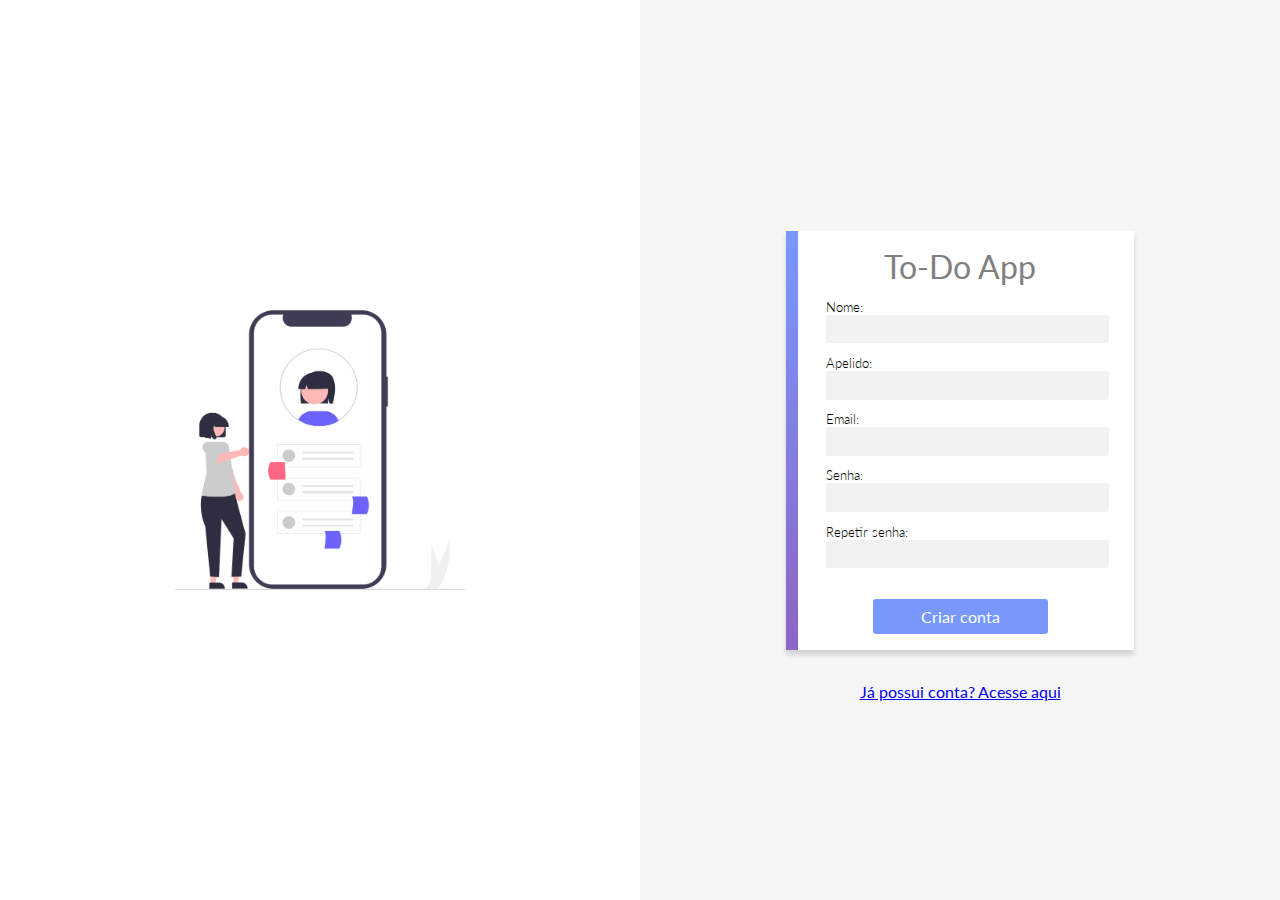
==== signup.html @ d68dc1f2 "primeiro commit" ====
<!DOCTYPE html>
<html lang="pt-BR">

<head>
  <meta charset="UTF-8">
  <meta http-equiv="X-UA-Compatible" content="IE=edge">
  <meta name="viewport" content="width=device-width, initial-scale=1.0">
  <title>To-Do App</title>

  <!-- ---------------- estilos compartilhados entre login e signup ---------------- -->
  <link rel="stylesheet" href="styles/acesso.css">

  <!-- ---------------------- lógica aplicada no registro -------------------- -->
  <script src="/scripts/utils.js"></script>
  <script src="/scripts/signup.js"></script>

</head>

<body>

  <div class="left">
    <img src="./assets/pessoa-signup.png" alt="">
  </div>
  <div class="right">
    <form>
      <div class="form-header">
        <p>To-Do App</p>
      </div>

      <label>
        Nome:
        <input type="text">
      </label>
      <label>
        Apelido:
        <input type="text">
      </label>
      <label>
        Email:
        <input type="text">
      </label>
      <label>
        Senha:
        <input type="password">
      </label>
      <label>
        Repetir senha:
        <input type="password">
      </label>

      <button>Criar conta</button>

    </form>
    <div class="ingressar">
      <a href="index.html">Já possui conta? Acesse aqui</a>
    </div>
  </div>

</body>

</html>
---- styles/acesso.css ----
@import url('./common.css');

body{
  display: flex;
}

h1 {
  color: rgb(116, 116, 116);
  font-weight: 300;
  margin: .5em 0;
}

form {
  position: relative;
  max-width: 26em;
  background-color: white;
  display: flex;
  align-items: center;
  flex-direction: column;
  margin: 2em auto;
  box-shadow: 0 5px 5px lightgrey;
  padding: 1em 2.5em;
  box-sizing: border-box;
}

form:after {
  position: absolute;
  content: '';
  width: .7em;
  height: 100%;
  top: 0;
  left: 0;
  background: linear-gradient(var(--primary), var(--secondary));
}


input {
  width: 100%;
  padding: .4em .5em;
  background-color: var(--app-grey);
  border: 1px solid var(--app-grey);
  border-radius: .2em;
}

input:focus {
  outline: none;
  border: 1px solid lightgrey;
}

label {
  width: 100%;
  font-weight: 300;
  margin-bottom: -.1em;
  margin-top: 1em;
  font-size: .8em;
}

button {
  padding: .5em 3em;
  background-color: var(--primary);
  color: white;
  margin-top: 2em;
  font-weight: 400;
  font-size: 1em;
}

.form-header {
  color: grey;
  font-size: 2em;
}
.ingressar{
  text-align: center;
}
.left{
  width: 50%;  
  background-color: white;
  text-align: center;
  display: flex;
  align-items: center;
  justify-content: center;
}
.left img{
  width:60%;
}
.right{
  width: 50%;
  display: flex;
  flex-direction: column;
  align-items: center;
  justify-content: center;
}
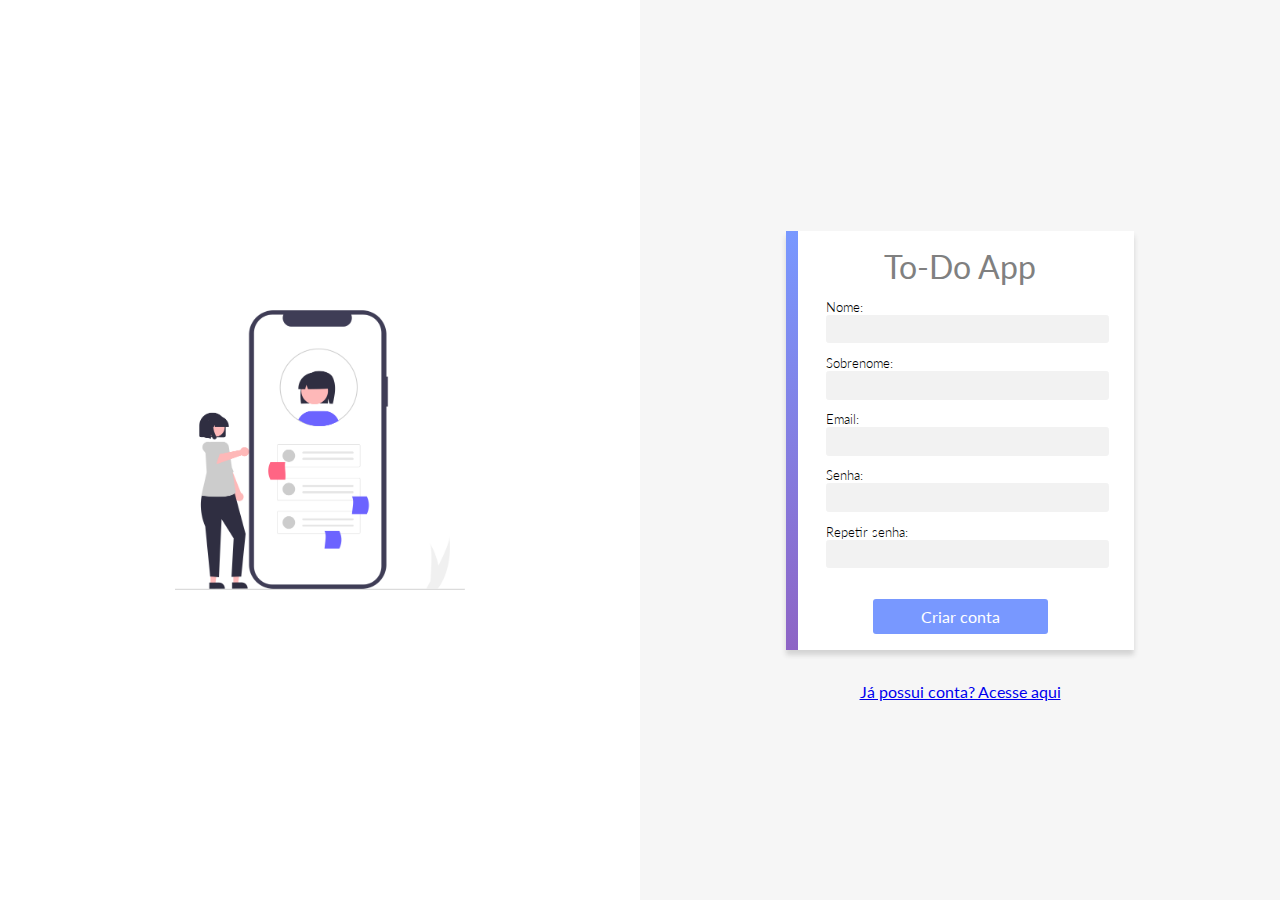
==== commit d53285ac: "consumo API" ====
--- a/signup.html
+++ b/signup.html
@@ -1,61 +1,61 @@
 <!DOCTYPE html>
 <html lang="pt-BR">
+  <head>
+    <meta charset="UTF-8" />
+    <meta http-equiv="X-UA-Compatible" content="IE=edge" />
+    <meta name="viewport" content="width=device-width, initial-scale=1.0" />
+    <title>To-Do App</title>
 
-<head>
-  <meta charset="UTF-8">
-  <meta http-equiv="X-UA-Compatible" content="IE=edge">
-  <meta name="viewport" content="width=device-width, initial-scale=1.0">
-  <title>To-Do App</title>
+    <!-- ---------------- estilos compartilhados entre login e signup ---------------- -->
+    <link rel="stylesheet" href="styles/acesso.css" />
 
-  <!-- ---------------- estilos compartilhados entre login e signup ---------------- -->
-  <link rel="stylesheet" href="styles/acesso.css">
+    <!-- ---------------------- lógica aplicada no registro -------------------- -->
+    <script src="./scripts/utils.js"></script>
+   
+    </head>
 
-  <!-- ---------------------- lógica aplicada no registro -------------------- -->
-  <script src="/scripts/utils.js"></script>
-  <script src="/scripts/signup.js"></script>
+  <body>
+    <div class="left">
+      <img src="./assets/pessoa-signup.png" alt="" />
+    </div>
+    <div class="right">
+      <form id="formCreate">
+        <div class="form-header">
+          <p>To-Do App</p>
+        </div>
 
-</head>
+        <label for="firstName">
+          Nome:
+          <input id="firstName" type="text" name="firstName" />
+        </label>
+        <label for="lastName">
+          Sobrenome:
+          <input id="lastName" type="text" name="lastName" />
+        </label>
+        <label for="email">
+          Email:
+          <input id="email" type="email" name="email" />
+        </label>
+        <label for="password">
+          Senha:
+          <input id="password" type="password" name="password" />
+        </label>
+        <label for="passwordCheck">
+          Repetir senha:
+          <input id="passwordCheck" type="password" name="passwordCheck" />
+        </label>
+        <div id="errorMessage" hidden>
+          <small>
+            <ul></ul>
+          </small>
+        </div>
 
-<body>
-
-  <div class="left">
-    <img src="./assets/pessoa-signup.png" alt="">
-  </div>
-  <div class="right">
-    <form>
-      <div class="form-header">
-        <p>To-Do App</p>
+        <button type="submit" class="btnCreate">Criar conta</button>
+      </form>
+      <div class="ingressar">
+        <a href="index.html">Já possui conta? Acesse aqui</a>
       </div>
-
-      <label>
-        Nome:
-        <input type="text">
-      </label>
-      <label>
-        Apelido:
-        <input type="text">
-      </label>
-      <label>
-        Email:
-        <input type="text">
-      </label>
-      <label>
-        Senha:
-        <input type="password">
-      </label>
-      <label>
-        Repetir senha:
-        <input type="password">
-      </label>
-
-      <button>Criar conta</button>
-
-    </form>
-    <div class="ingressar">
-      <a href="index.html">Já possui conta? Acesse aqui</a>
     </div>
-  </div>
-
-</body>
-
-</html>+    <script src="./scripts/script.js"></script>
+  </body>
+</html>
